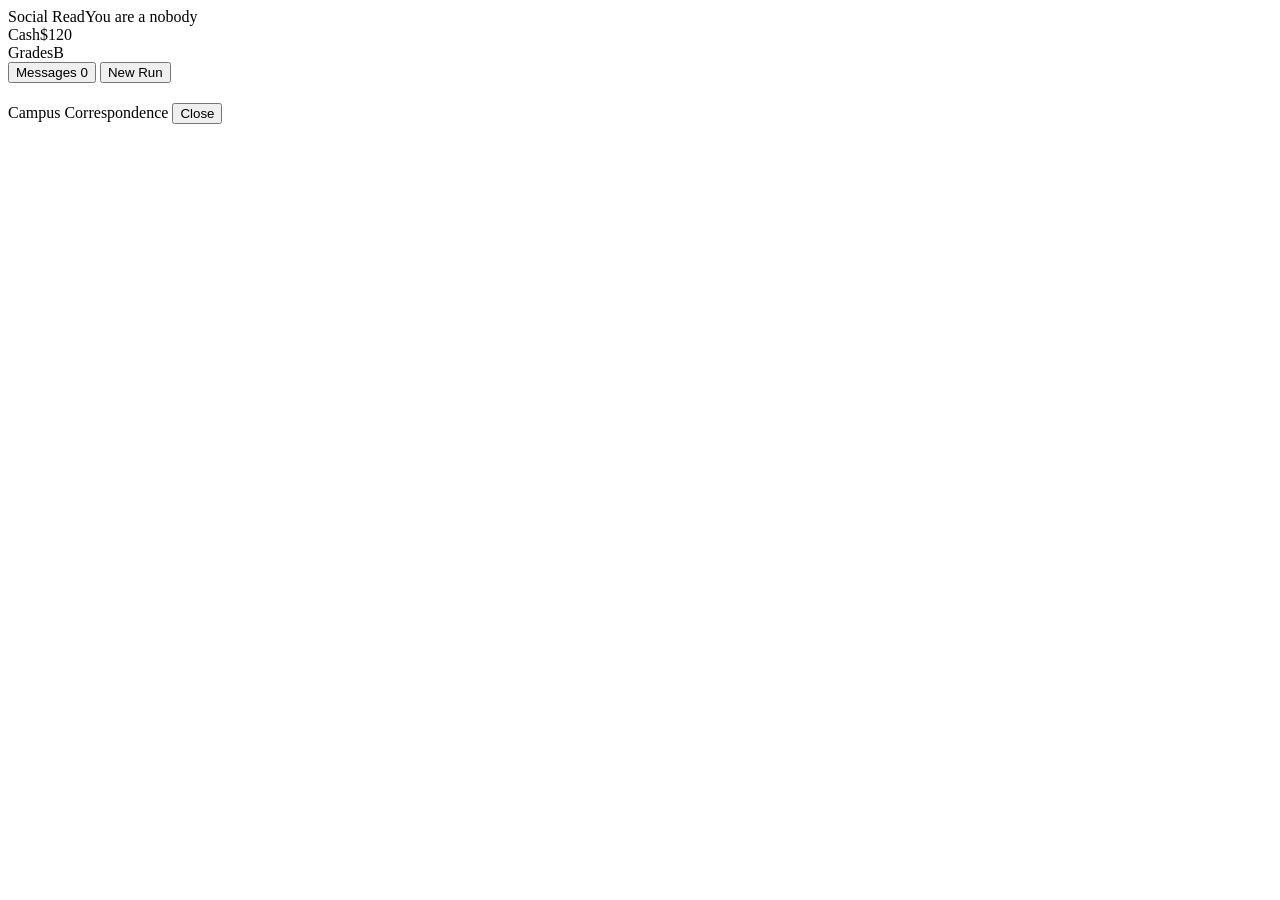
==== index.html @ ca6871ba "Create index.html" ====
<!DOCTYPE html>
<html lang="en">
<head>
  <meta charset="UTF-8" />
  <meta name="viewport" content="width=device-width, initial-scale=1.0" />
  <title>Meet Chloe — Chapter One</title>
  <link rel="stylesheet" href="styles.css" />
</head>
<body>
  <header class="hud-bar">
    <div class="hud-stats">
      <div class="hud-item"><span class="hud-label">Social Read</span><span class="hud-value" id="hud-social-read">You are a nobody</span></div>
      <div class="hud-item"><span class="hud-label">Cash</span><span class="hud-value" id="hud-cash">$120</span></div>
      <div class="hud-item"><span class="hud-label">Grades</span><span class="hud-value" id="hud-grades">B</span></div>
    </div>
    <div class="hud-actions">
      <button type="button" class="hud-btn" id="btn-open-dm">Messages <span class="dm-badge" id="dm-unread-badge">0</span></button>
      <button type="button" class="hud-btn" id="btn-restart">New Run</button>
    </div>
  </header>

  <main class="bookplate-frame">
    <section class="bookplate-inner">
      <div class="scene-header">
        <div class="scene-chapter" id="scene-chapter"></div>
        <h1 class="scene-title" id="scene-title"></h1>
        <div class="beat-pill" id="beat-indicator" style="display:none;"></div>
      </div>
      <article class="narrative-body" id="narrative-body"></article>
      <div class="choices-deck" id="choices-deck"></div>
    </section>
  </main>

  <aside class="dm-overlay" id="dm-overlay">
    <div class="dm-drawer">
      <div class="dm-drawer-header">
        <span class="dm-drawer-title">Campus Correspondence</span>
        <button type="button" class="hud-btn" id="btn-close-dm">Close</button>
      </div>
      <div id="dm-threads-container"></div>
    </div>
  </aside>

  <script src="characters.js"></script>
  <script src="engine.js"></script>
  <script src="episode1.js"></script>
  <script src="episode2_part1.js"></script>
  <script src="episode2_part2.js"></script>

  <script>
    const SCENES = Object.assign({}, EPISODE1_SCENES, EPISODE2_PART1_SCENES, EPISODE2_PART2_SCENES);

    // Overrides the engine's renderHUD (this script loads last)
    function renderHUD() {
      document.getElementById("hud-social-read").textContent = computeSocialRead(state);
      document.getElementById("hud-cash").textContent = "$" + state.cash;
      document.getElementById("hud-grades").textContent = state.grades;
      const unread = getTotalUnreadDMs();
      const badge = document.getElementById("dm-unread-badge");
      badge.textContent = unread;
      badge.classList.toggle("visible", unread > 0);
    }

    function goToScene(sceneId) {
      const scene = SCENES[sceneId];
      if (!scene) { console.error("Missing scene:", sceneId); return; }

      state.sceneId = sceneId;
      if (sceneId.startsWith("ep2_")) state.episode = 2;
      state.presentNPCs = Array.isArray(scene.presentNPCs) ? [...scene.presentNPCs] : [];

      const rendered = scene.render();

      document.getElementById("scene-chapter").textContent = scene.chapter || "CHAPTER I";
      document.getElementById("scene-title").textContent = scene.title || "Meet Chloe";

      const beatEl = document.getElementById("beat-indicator");
      if (state.activeArc) {
        beatEl.style.display = "inline-block";
        beatEl.textContent = "Scene Depth · Beat " + Math.min(state.activeArc.beatIndex, state.activeArc.minBeats) + " of " + state.activeArc.minBeats;
      } else {
        beatEl.style.display = "none";
      }

      const bodyEl = document.getElementById("narrative-body");
      bodyEl.innerHTML = "";
      (rendered.text || []).forEach((t) => {
        const p = document.createElement("p");
        p.textContent = t;
        bodyEl.appendChild(p);
      });

      const choicesEl = document.getElementById("choices-deck");
      choicesEl.innerHTML = "";
      (rendered.choices || []).forEach((c) => {
        const btn = document.createElement("button");
        btn.type = "button";
        btn.className = "choice-btn";
        btn.textContent = c.label;
        btn.addEventListener("click", () => {
          c.action();
          renderHUD();
          window.scrollTo({ top: 0, behavior: "smooth" });
        });
        choicesEl.appendChild(btn);
      });
      renderHUD();
    }

    // Engine calls this name after pushDM / replyToDM
    function renderCorrespondenceDrawer() {
      const container = document.getElementById("dm-threads-container");
      container.innerHTML = "";
      const threads = Object.values(state.dmThreads);
      if (!threads.length) {
        const p = document.createElement("p");
        p.style.color = "#a69b8d";
        p.textContent = "No campus messages yet. Keep moving through the day.";
        container.appendChild(p);
        return;
      }
      threads.forEach((thread) => {
        const card = document.createElement("div");
        card.className = "dm-thread";
        const sender = document.createElement("div");
        sender.className = "dm-sender";
        sender.textContent = thread.name + " " + (thread.handle || "");
        card.appendChild(sender);

        thread.messages.forEach((m) => {
          const b = document.createElement("div");
          b.className = "dm-bubble" + (m.isPlayer ? " player" : "");
          b.textContent = m.text;
          card.appendChild(b);
        });

        if (Array.isArray(thread.replyOptions)) {
          const list = document.createElement("div");
          list.className = "dm-reply-list";
          thread.replyOptions.forEach((opt, i) => {
            const rb = document.createElement("button");
            rb.type = "button";
            rb.className = "dm-reply-btn";
            rb.textContent = opt.playerText;
            rb.addEvent
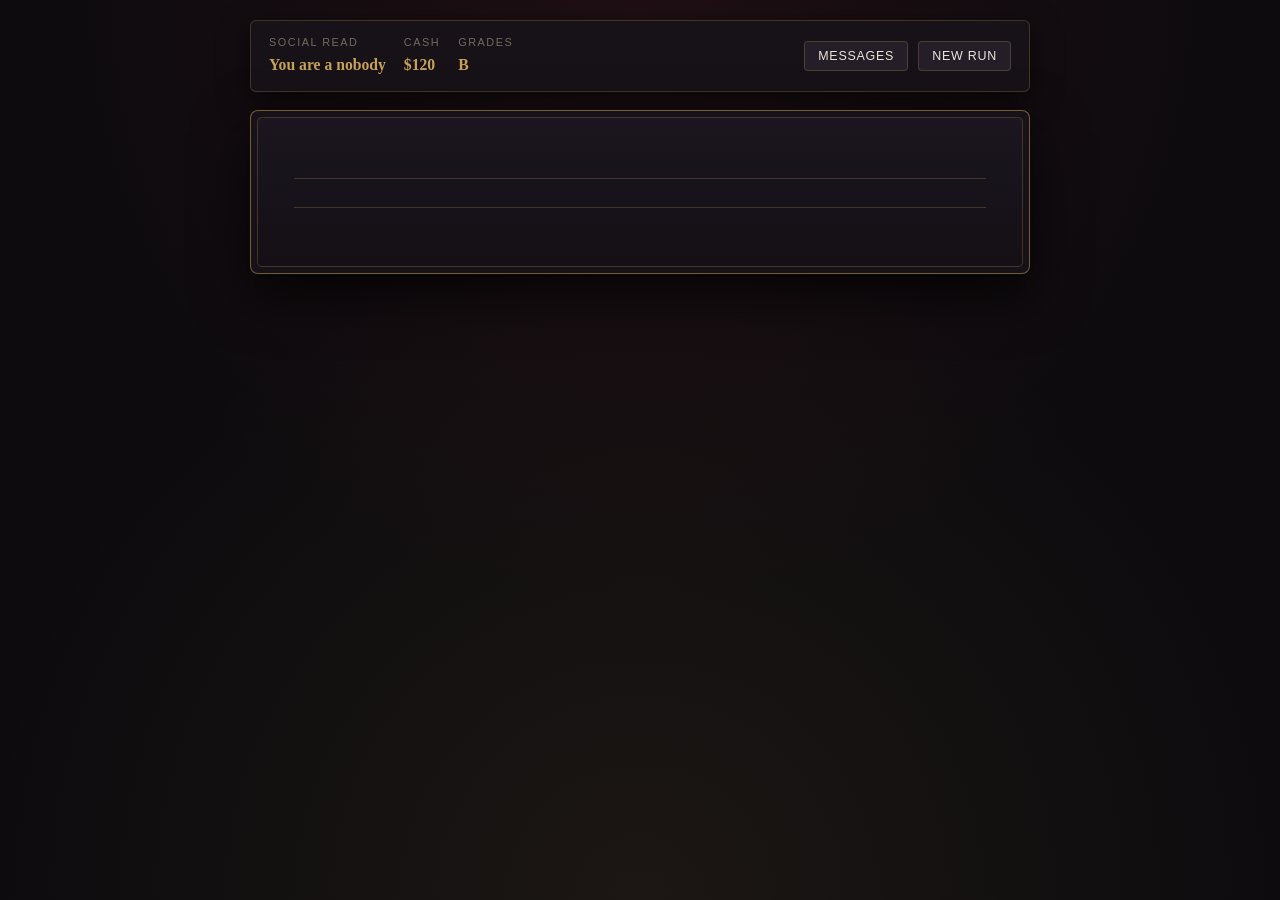
==== commit d3d72acf: "Update index.html" ====
--- a/index.html
+++ b/index.html
@@ -7,6 +7,13 @@
   <link rel="stylesheet" href="styles.css" />
 </head>
 <body>
+  <script>
+window.onerror = function (msg, src, line) {
+  document.body.insertAdjacentHTML('afterbegin',
+    '<pre style="color:#fff;background:#900;padding:10px;white-space:pre-wrap">' +
+    msg + ' (' + String(src).split('/').pop() + ':' + line + ')</pre>');
+};
+  </script>
   <header class="hud-bar">
     <div class="hud-stats">
       <div class="hud-item"><span class="hud-label">Social Read</span><span class="hud-value" id="hud-social-read">You are a nobody</span></div>
--- a/styles.css
+++ b/styles.css
@@ -0,0 +1,347 @@
+/* ============================================================================
+   MEET CHLOE — CHAPTER ONE: GOTHIC BOOKPLATE THEME (styles.css)
+   High-contrast dark velvet, aged parchment ink, brass hairline rules,
+   and strictly concealed hidden stat architecture until Finale Dossier.
+   ============================================================================ */
+
+:root {
+  --bg-obsidian: #0d0b0e;
+  --bg-velvet: #161218;
+  --bg-card: #1c171f;
+  --bg-elevated: #241e28;
+  --ink-parchment: #ece4d8;
+  --ink-muted: #a69b8d;
+  --ink-dim: #73695e;
+  --accent-brass: #c8a258;
+  --accent-crimson: #9e2a3b;
+  --accent-crimson-soft: rgba(158, 42, 59, 0.18);
+  --border-hairline: rgba(200, 162, 88, 0.24);
+  --border-strong: rgba(200, 162, 88, 0.52);
+  --font-serif: "Georgia", "Times New Roman", serif;
+  --font-sans: -apple-system, BlinkMacSystemFont, "Segoe UI", Roboto, sans-serif;
+}
+
+* {
+  box-sizing: border-box;
+  margin: 0;
+  padding: 0;
+}
+
+body {
+  background-color: var(--bg-obsidian);
+  background-image:
+    radial-gradient(circle at 50% 0%, rgba(158, 42, 59, 0.12), transparent 55%),
+    radial-gradient(circle at 50% 100%, rgba(200, 162, 88, 0.08), transparent 60%);
+  color: var(--ink-parchment);
+  font-family: var(--font-serif);
+  min-height: 100vh;
+  display: flex;
+  flex-direction: column;
+  align-items: center;
+  padding: 20px 16px 48px;
+  line-height: 1.72;
+}
+
+/* ============================================================================
+   TOP 3-SLOT HUD BAR (STRICTLY ONLY SOCIAL READ, CASH, AND GRADES)
+   ============================================================================ */
+.hud-bar {
+  width: 100%;
+  max-width: 780px;
+  background: var(--bg-velvet);
+  border: 1px solid var(--border-hairline);
+  border-radius: 6px;
+  padding: 12px 18px;
+  margin-bottom: 18px;
+  display: flex;
+  flex-wrap: wrap;
+  align-items: center;
+  justify-content: space-between;
+  gap: 12px;
+  box-shadow: 0 10px 30px rgba(0, 0, 0, 0.55);
+}
+
+.hud-stats {
+  display: flex;
+  flex-wrap: wrap;
+  align-items: center;
+  gap: 18px;
+}
+
+.hud-item {
+  display: flex;
+  flex-direction: column;
+}
+
+.hud-label {
+  font-family: var(--font-sans);
+  font-size: 0.68rem;
+  letter-spacing: 0.14em;
+  text-transform: uppercase;
+  color: var(--ink-dim);
+}
+
+.hud-value {
+  font-family: var(--font-serif);
+  font-size: 0.98rem;
+  font-weight: 600;
+  color: var(--accent-brass);
+}
+
+.hud-actions {
+  display: flex;
+  align-items: center;
+  gap: 10px;
+}
+
+.hud-btn {
+  background: var(--bg-elevated);
+  color: var(--ink-parchment);
+  border: 1px solid var(--border-hairline);
+  padding: 7px 13px;
+  border-radius: 4px;
+  font-family: var(--font-sans);
+  font-size: 0.78rem;
+  letter-spacing: 0.06em;
+  text-transform: uppercase;
+  cursor: pointer;
+  transition: border-color 0.2s ease, background 0.2s ease;
+  position: relative;
+}
+
+.hud-btn:hover {
+  border-color: var(--accent-brass);
+  background: #2d2532;
+}
+
+.dm-badge {
+  display: none;
+  background: var(--accent-crimson);
+  color: #fff;
+  font-size: 0.68rem;
+  font-weight: 700;
+  padding: 1px 6px;
+  border-radius: 999px;
+  margin-left: 6px;
+}
+
+.dm-badge.visible {
+  display: inline-block;
+}
+
+/* ============================================================================
+   MAIN GOTHIC BOOKPLATE STAGE
+   ============================================================================ */
+.bookplate-frame {
+  width: 100%;
+  max-width: 780px;
+  background: var(--bg-velvet);
+  border: 1px solid var(--border-strong);
+  border-radius: 8px;
+  padding: 6px;
+  box-shadow: 0 20px 55px rgba(0, 0, 0, 0.75);
+}
+
+.bookplate-inner {
+  border: 1px solid var(--border-hairline);
+  border-radius: 5px;
+  padding: 34px 36px 36px;
+  background: linear-gradient(180deg, rgba(28, 23, 31, 0.96), rgba(20, 16, 22, 0.99));
+}
+
+.scene-header {
+  text-align: center;
+  padding-bottom: 20px;
+  margin-bottom: 24px;
+  border-bottom: 1px solid var(--border-hairline);
+}
+
+.scene-chapter {
+  font-family: var(--font-sans);
+  font-size: 0.72rem;
+  letter-spacing: 0.22em;
+  text-transform: uppercase;
+  color: var(--accent-brass);
+  margin-bottom: 6px;
+}
+
+.scene-title {
+  font-size: 1.72rem;
+  font-weight: 400;
+  letter-spacing: 0.02em;
+  color: var(--ink-parchment);
+}
+
+.beat-pill {
+  display: inline-block;
+  margin-top: 10px;
+  font-family: var(--font-sans);
+  font-size: 0.72rem;
+  letter-spacing: 0.1em;
+  text-transform: uppercase;
+  color: var(--ink-muted);
+  background: rgba(200, 162, 88, 0.09);
+  border: 1px solid var(--border-hairline);
+  padding: 3px 10px;
+  border-radius: 999px;
+}
+
+/* ============================================================================
+   NARRATIVE PROSE & CHOICE DECK
+   ============================================================================ */
+.narrative-body p {
+  font-size: 1.06rem;
+  color: var(--ink-parchment);
+  margin-bottom: 18px;
+  white-space: pre-line;
+}
+
+.narrative-body p:first-of-type::first-letter {
+  font-size: 2.3rem;
+  float: left;
+  line-height: 0.95;
+  padding-right: 10px;
+  padding-top: 3px;
+  color: var(--accent-brass);
+}
+
+.choices-deck {
+  margin-top: 28px;
+  padding-top: 22px;
+  border-top: 1px solid var(--border-hairline);
+  display: flex;
+  flex-direction: column;
+  gap: 11px;
+}
+
+.choice-btn {
+  width: 100%;
+  text-align: left;
+  background: var(--bg-card);
+  color: var(--ink-parchment);
+  border: 1px solid var(--border-hairline);
+  border-left: 3px solid var(--accent-brass);
+  border-radius: 5px;
+  padding: 14px 18px;
+  font-family: var(--font-serif);
+  font-size: 0.99rem;
+  line-height: 1.5;
+  cursor: pointer;
+  transition: transform 0.14s ease, background 0.18s ease, border-color 0.18s ease;
+}
+
+.choice-btn:hover {
+  background: var(--bg-elevated);
+  border-color: var(--accent-brass);
+  border-left-color: var(--accent-crimson);
+  transform: translateX(3px);
+}
+
+/* ============================================================================
+   SLIDE-IN CORRESPONDENCE DRAWER (CAMPUS MESSAGES)
+   ============================================================================ */
+.dm-overlay {
+  position: fixed;
+  inset: 0;
+  background: rgba(8, 6, 10, 0.74);
+  display: none;
+  justify-content: flex-end;
+  z-index: 50;
+}
+
+.dm-overlay.open {
+  display: flex;
+}
+
+.dm-drawer {
+  width: 100%;
+  max-width: 420px;
+  height: 100%;
+  background: var(--bg-velvet);
+  border-left: 1px solid var(--border-strong);
+  display: flex;
+  flex-direction: column;
+  padding: 20px;
+  overflow-y: auto;
+}
+
+.dm-drawer-header {
+  display: flex;
+  align-items: center;
+  justify-content: space-between;
+  padding-bottom: 14px;
+  margin-bottom: 16px;
+  border-bottom: 1px solid var(--border-hairline);
+}
+
+.dm-drawer-title {
+  font-family: var(--font-sans);
+  font-size: 0.85rem;
+  letter-spacing: 0.16em;
+  text-transform: uppercase;
+  color: var(--accent-brass);
+}
+
+.dm-thread {
+  background: var(--bg-card);
+  border: 1px solid var(--border-hairline);
+  border-radius: 6px;
+  padding: 14px;
+  margin-bottom: 14px;
+}
+
+.dm-sender {
+  font-family: var(--font-sans);
+  font-size: 0.78rem;
+  font-weight: 700;
+  letter-spacing: 0.08em;
+  text-transform: uppercase;
+  color: var(--accent-brass);
+  margin-bottom: 8px;
+}
+
+.dm-bubble {
+  font-size: 0.93rem;
+  padding: 8px 11px;
+  border-radius: 5px;
+  margin-bottom: 8px;
+  background: rgba(255, 255, 255, 0.03);
+  border-left: 2px solid var(--ink-dim);
+}
+
+.dm-bubble.player {
+  background: var(--accent-crimson-soft);
+  border-left-color: var(--accent-crimson);
+}
+
+.dm-reply-list {
+  display: flex;
+  flex-direction: column;
+  gap: 7px;
+  margin-top: 10px;
+}
+
+.dm-reply-btn {
+  text-align: left;
+  background: var(--bg-elevated);
+  color: var(--ink-parchment);
+  border: 1px solid var(--border-hairline);
+  border-radius: 4px;
+  padding: 9px 11px;
+  font-family: var(--font-serif);
+  font-size: 0.88rem;
+  cursor: pointer;
+}
+
+.dm-reply-btn:hover {
+  border-color: var(--accent-brass);
+}
+
+@media (max-width: 600px) {
+  .bookplate-inner {
+    padding: 24px 20px 26px;
+  }
+  .scene-title {
+    font-size: 1.42rem;
+  }
+}
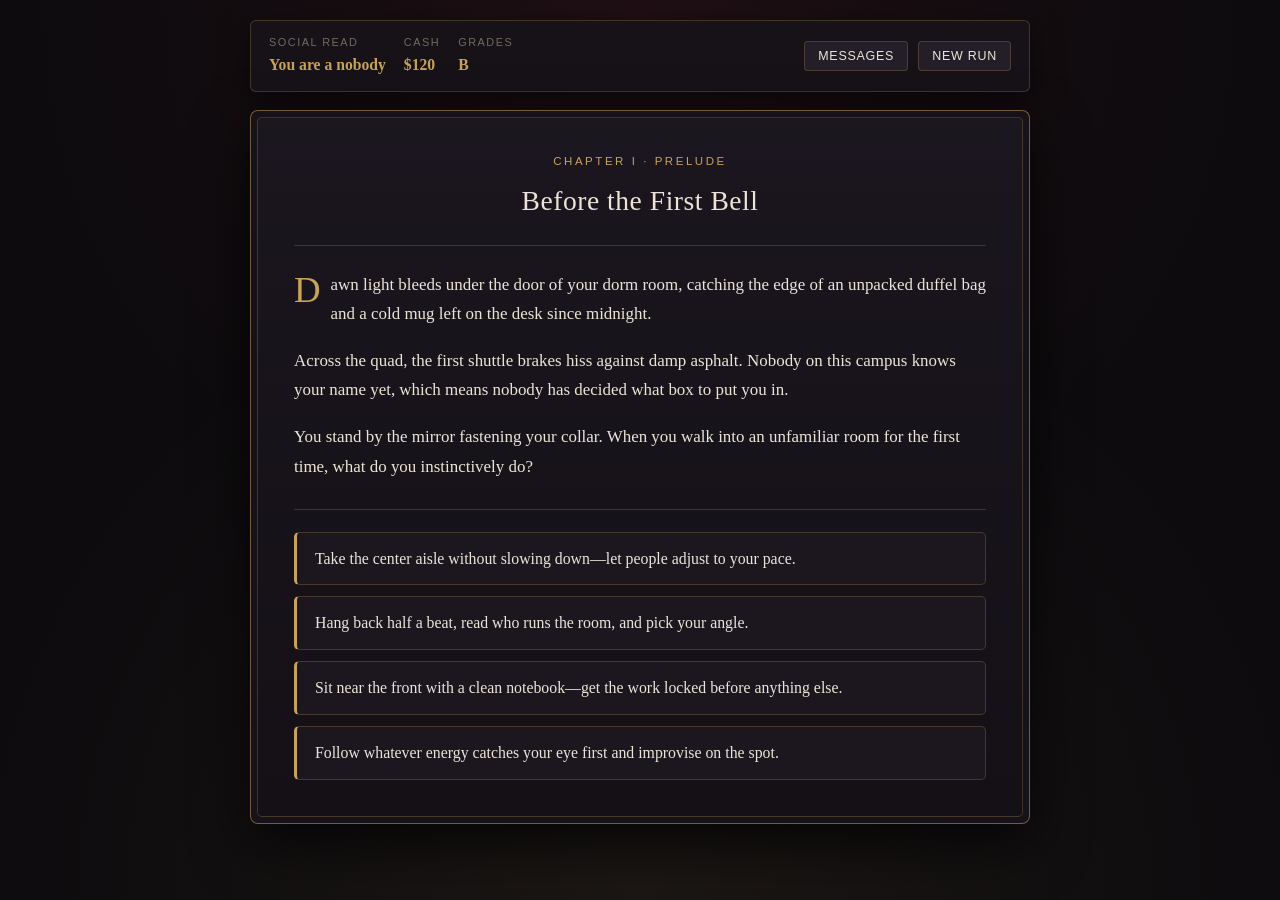
==== commit 232e6d18: "Update index.html" ====
--- a/index.html
+++ b/index.html
@@ -7,13 +7,6 @@
   <link rel="stylesheet" href="styles.css" />
 </head>
 <body>
-  <script>
-window.onerror = function (msg, src, line) {
-  document.body.insertAdjacentHTML('afterbegin',
-    '<pre style="color:#fff;background:#900;padding:10px;white-space:pre-wrap">' +
-    msg + ' (' + String(src).split('/').pop() + ':' + line + ')</pre>');
-};
-  </script>
   <header class="hud-bar">
     <div class="hud-stats">
       <div class="hud-item"><span class="hud-label">Social Read</span><span class="hud-value" id="hud-social-read">You are a nobody</span></div>
@@ -53,100 +46,6 @@
   <script src="episode1.js"></script>
   <script src="episode2_part1.js"></script>
   <script src="episode2_part2.js"></script>
-
-  <script>
-    const SCENES = Object.assign({}, EPISODE1_SCENES, EPISODE2_PART1_SCENES, EPISODE2_PART2_SCENES);
-
-    // Overrides the engine's renderHUD (this script loads last)
-    function renderHUD() {
-      document.getElementById("hud-social-read").textContent = computeSocialRead(state);
-      document.getElementById("hud-cash").textContent = "$" + state.cash;
-      document.getElementById("hud-grades").textContent = state.grades;
-      const unread = getTotalUnreadDMs();
-      const badge = document.getElementById("dm-unread-badge");
-      badge.textContent = unread;
-      badge.classList.toggle("visible", unread > 0);
-    }
-
-    function goToScene(sceneId) {
-      const scene = SCENES[sceneId];
-      if (!scene) { console.error("Missing scene:", sceneId); return; }
-
-      state.sceneId = sceneId;
-      if (sceneId.startsWith("ep2_")) state.episode = 2;
-      state.presentNPCs = Array.isArray(scene.presentNPCs) ? [...scene.presentNPCs] : [];
-
-      const rendered = scene.render();
-
-      document.getElementById("scene-chapter").textContent = scene.chapter || "CHAPTER I";
-      document.getElementById("scene-title").textContent = scene.title || "Meet Chloe";
-
-      const beatEl = document.getElementById("beat-indicator");
-      if (state.activeArc) {
-        beatEl.style.display = "inline-block";
-        beatEl.textContent = "Scene Depth · Beat " + Math.min(state.activeArc.beatIndex, state.activeArc.minBeats) + " of " + state.activeArc.minBeats;
-      } else {
-        beatEl.style.display = "none";
-      }
-
-      const bodyEl = document.getElementById("narrative-body");
-      bodyEl.innerHTML = "";
-      (rendered.text || []).forEach((t) => {
-        const p = document.createElement("p");
-        p.textContent = t;
-        bodyEl.appendChild(p);
-      });
-
-      const choicesEl = document.getElementById("choices-deck");
-      choicesEl.innerHTML = "";
-      (rendered.choices || []).forEach((c) => {
-        const btn = document.createElement("button");
-        btn.type = "button";
-        btn.className = "choice-btn";
-        btn.textContent = c.label;
-        btn.addEventListener("click", () => {
-          c.action();
-          renderHUD();
-          window.scrollTo({ top: 0, behavior: "smooth" });
-        });
-        choicesEl.appendChild(btn);
-      });
-      renderHUD();
-    }
-
-    // Engine calls this name after pushDM / replyToDM
-    function renderCorrespondenceDrawer() {
-      const container = document.getElementById("dm-threads-container");
-      container.innerHTML = "";
-      const threads = Object.values(state.dmThreads);
-      if (!threads.length) {
-        const p = document.createElement("p");
-        p.style.color = "#a69b8d";
-        p.textContent = "No campus messages yet. Keep moving through the day.";
-        container.appendChild(p);
-        return;
-      }
-      threads.forEach((thread) => {
-        const card = document.createElement("div");
-        card.className = "dm-thread";
-        const sender = document.createElement("div");
-        sender.className = "dm-sender";
-        sender.textContent = thread.name + " " + (thread.handle || "");
-        card.appendChild(sender);
-
-        thread.messages.forEach((m) => {
-          const b = document.createElement("div");
-          b.className = "dm-bubble" + (m.isPlayer ? " player" : "");
-          b.textContent = m.text;
-          card.appendChild(b);
-        });
-
-        if (Array.isArray(thread.replyOptions)) {
-          const list = document.createElement("div");
-          list.className = "dm-reply-list";
-          thread.replyOptions.forEach((opt, i) => {
-            const rb = document.createElement("button");
-            rb.type = "button";
-            rb.className = "dm-reply-btn";
-            rb.textContent = opt.playerText;
-            rb.addEvent
+  <script src="game.js"></script>
+</body>
+</html>
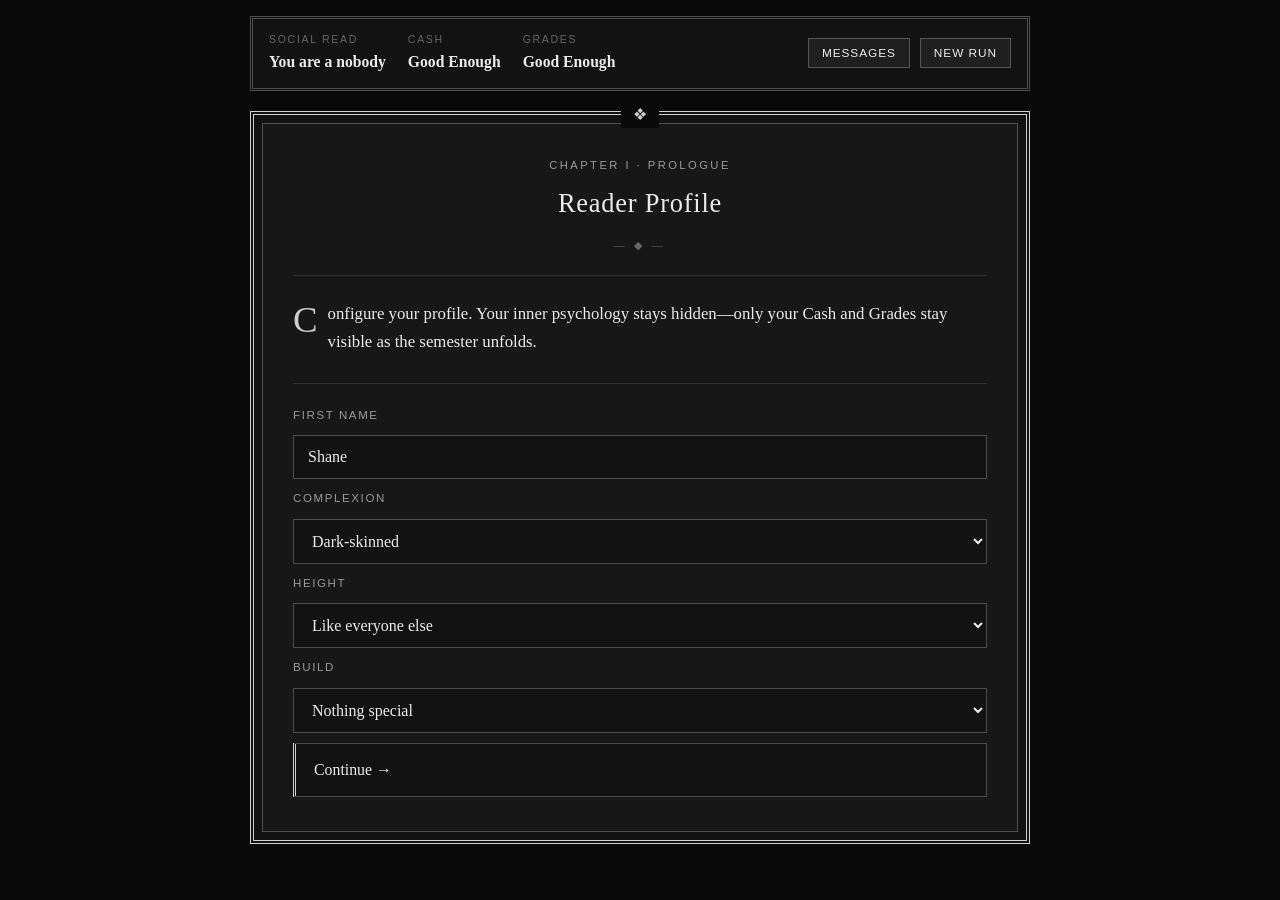
==== commit 7758c98b: "Update index.html" ====
--- a/index.html
+++ b/index.html
@@ -47,5 +47,7 @@
   <script src="episode2_part1.js"></script>
   <script src="episode2_part2.js"></script>
   <script src="game.js"></script>
+  <script src="profile.js"></script>
+  <script src="flavor.js"></script>
 </body>
 </html>
--- a/styles.css
+++ b/styles.css
@@ -1,347 +1,269 @@
-/* ============================================================================
-   MEET CHLOE — CHAPTER ONE: GOTHIC BOOKPLATE THEME (styles.css)
-   High-contrast dark velvet, aged parchment ink, brass hairline rules,
-   and strictly concealed hidden stat architecture until Finale Dossier.
-   ============================================================================ */
-
 :root {
-  --bg-obsidian: #0d0b0e;
-  --bg-velvet: #161218;
-  --bg-card: #1c171f;
-  --bg-elevated: #241e28;
-  --ink-parchment: #ece4d8;
-  --ink-muted: #a69b8d;
-  --ink-dim: #73695e;
-  --accent-brass: #c8a258;
-  --accent-crimson: #9e2a3b;
-  --accent-crimson-soft: rgba(158, 42, 59, 0.18);
-  --border-hairline: rgba(200, 162, 88, 0.24);
-  --border-strong: rgba(200, 162, 88, 0.52);
-  --font-serif: "Georgia", "Times New Roman", serif;
-  --font-sans: -apple-system, BlinkMacSystemFont, "Segoe UI", Roboto, sans-serif;
-}
-
-* {
-  box-sizing: border-box;
-  margin: 0;
-  padding: 0;
-}
-
+  --bg: #0a0a0a;
+  --panel: #121212;
+  --card: #171717;
+  --raise: #1f1f1f;
+  --ink: #ececec;
+  --muted: #9a9a9a;
+  --dim: #666;
+  --line: #cfcfcf;
+  --line-soft: rgba(207, 207, 207, 0.3);
+  --line-faint: rgba(207, 207, 207, 0.14);
+  --serif: Georgia, "Times New Roman", serif;
+  --sans: -apple-system, BlinkMacSystemFont, "Segoe UI", Roboto, sans-serif;
+}
+* { box-sizing: border-box; margin: 0; padding: 0; }
 body {
-  background-color: var(--bg-obsidian);
-  background-image:
-    radial-gradient(circle at 50% 0%, rgba(158, 42, 59, 0.12), transparent 55%),
-    radial-gradient(circle at 50% 100%, rgba(200, 162, 88, 0.08), transparent 60%);
-  color: var(--ink-parchment);
-  font-family: var(--font-serif);
+  background: var(--bg);
+  color: var(--ink);
+  font-family: var(--serif);
   min-height: 100vh;
   display: flex;
   flex-direction: column;
   align-items: center;
-  padding: 20px 16px 48px;
-  line-height: 1.72;
-}
-
-/* ============================================================================
-   TOP 3-SLOT HUD BAR (STRICTLY ONLY SOCIAL READ, CASH, AND GRADES)
-   ============================================================================ */
+  padding: 16px 14px 48px;
+  line-height: 1.7;
+}
+
+/* HUD */
 .hud-bar {
   width: 100%;
   max-width: 780px;
-  background: var(--bg-velvet);
-  border: 1px solid var(--border-hairline);
-  border-radius: 6px;
-  padding: 12px 18px;
-  margin-bottom: 18px;
+  background: var(--panel);
+  border: 3px double var(--line-soft);
+  padding: 12px 16px;
+  margin-bottom: 20px;
   display: flex;
   flex-wrap: wrap;
   align-items: center;
   justify-content: space-between;
   gap: 12px;
-  box-shadow: 0 10px 30px rgba(0, 0, 0, 0.55);
-}
-
-.hud-stats {
-  display: flex;
-  flex-wrap: wrap;
-  align-items: center;
-  gap: 18px;
-}
-
-.hud-item {
-  display: flex;
-  flex-direction: column;
-}
-
+}
+.hud-stats { display: flex; flex-wrap: wrap; gap: 22px; }
+.hud-item { display: flex; flex-direction: column; }
 .hud-label {
-  font-family: var(--font-sans);
-  font-size: 0.68rem;
-  letter-spacing: 0.14em;
-  text-transform: uppercase;
-  color: var(--ink-dim);
-}
-
-.hud-value {
-  font-family: var(--font-serif);
-  font-size: 0.98rem;
-  font-weight: 600;
-  color: var(--accent-brass);
-}
-
-.hud-actions {
-  display: flex;
-  align-items: center;
-  gap: 10px;
-}
-
+  font-family: var(--sans);
+  font-size: 0.66rem;
+  letter-spacing: 0.16em;
+  text-transform: uppercase;
+  color: var(--dim);
+}
+.hud-value { font-size: 0.98rem; font-weight: 600; color: var(--ink); }
+.hud-actions { display: flex; gap: 10px; }
 .hud-btn {
-  background: var(--bg-elevated);
-  color: var(--ink-parchment);
-  border: 1px solid var(--border-hairline);
+  background: var(--raise);
+  color: var(--ink);
+  border: 1px solid var(--line-soft);
   padding: 7px 13px;
-  border-radius: 4px;
-  font-family: var(--font-sans);
-  font-size: 0.78rem;
-  letter-spacing: 0.06em;
+  font-family: var(--sans);
+  font-size: 0.74rem;
+  letter-spacing: 0.08em;
   text-transform: uppercase;
   cursor: pointer;
-  transition: border-color 0.2s ease, background 0.2s ease;
-  position: relative;
-}
-
-.hud-btn:hover {
-  border-color: var(--accent-brass);
-  background: #2d2532;
-}
-
+}
+.hud-btn:hover { border-color: var(--line); }
 .dm-badge {
   display: none;
-  background: var(--accent-crimson);
-  color: #fff;
-  font-size: 0.68rem;
+  background: var(--ink);
+  color: var(--bg);
+  font-size: 0.66rem;
   font-weight: 700;
   padding: 1px 6px;
   border-radius: 999px;
   margin-left: 6px;
 }
-
-.dm-badge.visible {
-  display: inline-block;
-}
-
-/* ============================================================================
-   MAIN GOTHIC BOOKPLATE STAGE
-   ============================================================================ */
+.dm-badge.visible { display: inline-block; }
+
+/* Main frame with fancy double borders */
 .bookplate-frame {
+  position: relative;
   width: 100%;
   max-width: 780px;
-  background: var(--bg-velvet);
-  border: 1px solid var(--border-strong);
-  border-radius: 8px;
-  padding: 6px;
-  box-shadow: 0 20px 55px rgba(0, 0, 0, 0.75);
-}
-
+  background: var(--panel);
+  border: 4px double var(--line);
+  padding: 8px;
+}
+.bookplate-frame::before {
+  content: "❖";
+  position: absolute;
+  top: -14px;
+  left: 50%;
+  transform: translateX(-50%);
+  background: var(--bg);
+  color: var(--line);
+  padding: 0 12px;
+  font-size: 1rem;
+}
 .bookplate-inner {
-  border: 1px solid var(--border-hairline);
-  border-radius: 5px;
-  padding: 34px 36px 36px;
-  background: linear-gradient(180deg, rgba(28, 23, 31, 0.96), rgba(20, 16, 22, 0.99));
-}
-
+  border: 1px solid var(--line-soft);
+  padding: 32px 30px 34px;
+  background: var(--card);
+}
 .scene-header {
   text-align: center;
   padding-bottom: 20px;
   margin-bottom: 24px;
-  border-bottom: 1px solid var(--border-hairline);
-}
-
+  border-bottom: 1px solid var(--line-faint);
+}
+.scene-header::after {
+  content: "— ◆ —";
+  display: block;
+  color: var(--dim);
+  font-size: 0.7rem;
+  letter-spacing: 0.3em;
+  margin-top: 10px;
+}
 .scene-chapter {
-  font-family: var(--font-sans);
-  font-size: 0.72rem;
+  font-family: var(--sans);
+  font-size: 0.7rem;
   letter-spacing: 0.22em;
   text-transform: uppercase;
-  color: var(--accent-brass);
+  color: var(--muted);
   margin-bottom: 6px;
 }
-
-.scene-title {
-  font-size: 1.72rem;
-  font-weight: 400;
-  letter-spacing: 0.02em;
-  color: var(--ink-parchment);
-}
-
+.scene-title { font-size: 1.65rem; font-weight: 400; letter-spacing: 0.03em; }
 .beat-pill {
   display: inline-block;
   margin-top: 10px;
-  font-family: var(--font-sans);
-  font-size: 0.72rem;
+  font-family: var(--sans);
+  font-size: 0.7rem;
   letter-spacing: 0.1em;
   text-transform: uppercase;
-  color: var(--ink-muted);
-  background: rgba(200, 162, 88, 0.09);
-  border: 1px solid var(--border-hairline);
+  color: var(--muted);
+  border: 1px solid var(--line-soft);
   padding: 3px 10px;
   border-radius: 999px;
 }
 
-/* ============================================================================
-   NARRATIVE PROSE & CHOICE DECK
-   ============================================================================ */
+/* Story text and choices */
 .narrative-body p {
-  font-size: 1.06rem;
-  color: var(--ink-parchment);
+  font-size: 1.05rem;
   margin-bottom: 18px;
   white-space: pre-line;
 }
-
 .narrative-body p:first-of-type::first-letter {
   font-size: 2.3rem;
   float: left;
   line-height: 0.95;
   padding-right: 10px;
   padding-top: 3px;
-  color: var(--accent-brass);
-}
-
+  color: var(--line);
+}
 .choices-deck {
-  margin-top: 28px;
+  margin-top: 26px;
   padding-top: 22px;
-  border-top: 1px solid var(--border-hairline);
+  border-top: 1px solid var(--line-faint);
   display: flex;
   flex-direction: column;
   gap: 11px;
 }
-
 .choice-btn {
   width: 100%;
   text-align: left;
-  background: var(--bg-card);
-  color: var(--ink-parchment);
-  border: 1px solid var(--border-hairline);
-  border-left: 3px solid var(--accent-brass);
-  border-radius: 5px;
+  background: var(--panel);
+  color: var(--ink);
+  border: 1px solid var(--line-soft);
+  border-left: 3px double var(--line);
   padding: 14px 18px;
-  font-family: var(--font-serif);
+  font-family: var(--serif);
   font-size: 0.99rem;
   line-height: 1.5;
   cursor: pointer;
-  transition: transform 0.14s ease, background 0.18s ease, border-color 0.18s ease;
-}
-
-.choice-btn:hover {
-  background: var(--bg-elevated);
-  border-color: var(--accent-brass);
-  border-left-color: var(--accent-crimson);
-  transform: translateX(3px);
-}
-
-/* ============================================================================
-   SLIDE-IN CORRESPONDENCE DRAWER (CAMPUS MESSAGES)
-   ============================================================================ */
+}
+.choice-btn:hover { background: var(--raise); border-color: var(--line); }
+
+/* Name and complexion form */
+.setup-form { display: flex; flex-direction: column; gap: 10px; }
+.setup-form label {
+  font-family: var(--sans);
+  font-size: 0.72rem;
+  letter-spacing: 0.14em;
+  text-transform: uppercase;
+  color: var(--muted);
+}
+.setup-form input, .setup-form select {
+  background: var(--panel);
+  color: var(--ink);
+  border: 1px solid var(--line-soft);
+  padding: 12px 14px;
+  font-family: var(--serif);
+  font-size: 1rem;
+  width: 100%;
+}
+.setup-form input:focus, .setup-form select:focus { outline: none; border-color: var(--line); }
+
+/* Messages drawer */
 .dm-overlay {
   position: fixed;
   inset: 0;
-  background: rgba(8, 6, 10, 0.74);
+  background: rgba(0, 0, 0, 0.75);
   display: none;
   justify-content: flex-end;
   z-index: 50;
 }
-
-.dm-overlay.open {
-  display: flex;
-}
-
+.dm-overlay.open { display: flex; }
 .dm-drawer {
   width: 100%;
   max-width: 420px;
   height: 100%;
-  background: var(--bg-velvet);
-  border-left: 1px solid var(--border-strong);
-  display: flex;
-  flex-direction: column;
+  background: var(--panel);
+  border-left: 4px double var(--line);
   padding: 20px;
   overflow-y: auto;
 }
-
 .dm-drawer-header {
   display: flex;
   align-items: center;
   justify-content: space-between;
   padding-bottom: 14px;
   margin-bottom: 16px;
-  border-bottom: 1px solid var(--border-hairline);
-}
-
+  border-bottom: 1px solid var(--line-faint);
+}
 .dm-drawer-title {
-  font-family: var(--font-sans);
-  font-size: 0.85rem;
+  font-family: var(--sans);
+  font-size: 0.82rem;
   letter-spacing: 0.16em;
   text-transform: uppercase;
-  color: var(--accent-brass);
-}
-
+  color: var(--muted);
+}
 .dm-thread {
-  background: var(--bg-card);
-  border: 1px solid var(--border-hairline);
-  border-radius: 6px;
+  background: var(--card);
+  border: 1px solid var(--line-soft);
   padding: 14px;
   margin-bottom: 14px;
 }
-
 .dm-sender {
-  font-family: var(--font-sans);
-  font-size: 0.78rem;
+  font-family: var(--sans);
+  font-size: 0.76rem;
   font-weight: 700;
   letter-spacing: 0.08em;
   text-transform: uppercase;
-  color: var(--accent-brass);
+  color: var(--line);
   margin-bottom: 8px;
 }
-
 .dm-bubble {
   font-size: 0.93rem;
   padding: 8px 11px;
-  border-radius: 5px;
   margin-bottom: 8px;
-  background: rgba(255, 255, 255, 0.03);
-  border-left: 2px solid var(--ink-dim);
-}
-
-.dm-bubble.player {
-  background: var(--accent-crimson-soft);
-  border-left-color: var(--accent-crimson);
-}
-
-.dm-reply-list {
-  display: flex;
-  flex-direction: column;
-  gap: 7px;
-  margin-top: 10px;
-}
-
+  background: rgba(255, 255, 255, 0.04);
+  border-left: 2px solid var(--dim);
+}
+.dm-bubble.player { background: rgba(255, 255, 255, 0.09); border-left-color: var(--line); }
+.dm-reply-list { display: flex; flex-direction: column; gap: 7px; margin-top: 10px; }
 .dm-reply-btn {
   text-align: left;
-  background: var(--bg-elevated);
-  color: var(--ink-parchment);
-  border: 1px solid var(--border-hairline);
-  border-radius: 4px;
+  background: var(--raise);
+  color: var(--ink);
+  border: 1px solid var(--line-soft);
   padding: 9px 11px;
-  font-family: var(--font-serif);
+  font-family: var(--serif);
   font-size: 0.88rem;
   cursor: pointer;
 }
-
-.dm-reply-btn:hover {
-  border-color: var(--accent-brass);
-}
+.dm-reply-btn:hover { border-color: var(--line); }
 
 @media (max-width: 600px) {
-  .bookplate-inner {
-    padding: 24px 20px 26px;
-  }
-  .scene-title {
-    font-size: 1.42rem;
-  }
-}
+  .bookplate-inner { padding: 22px 18px 24px; }
+  .scene-title { font-size: 1.4rem; }
+}
+/* END OF styles.css */ 
